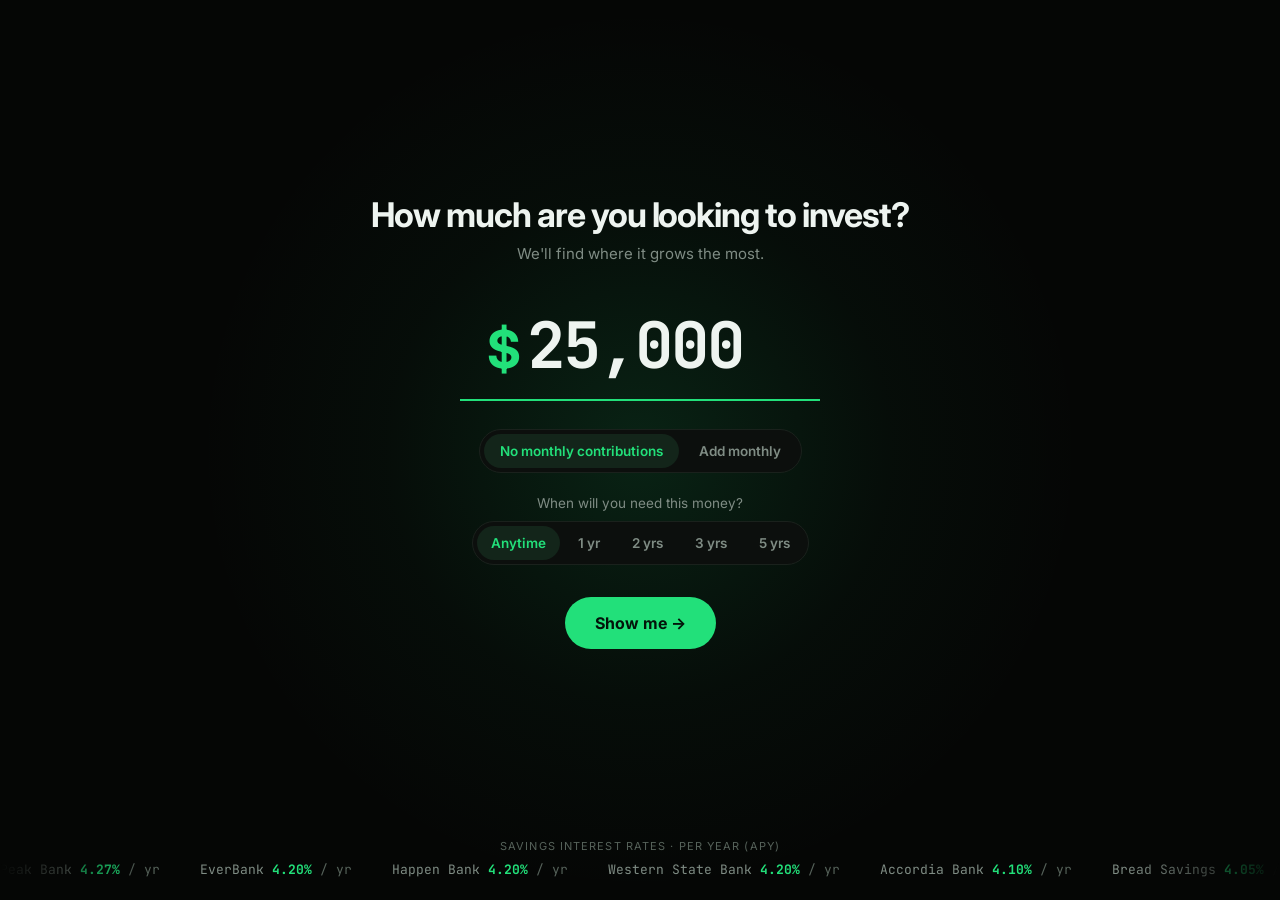
==== site/index.html @ 05c4cf3d "chore: remove the showdown screen; flow is question, loading, dashboard Co-Authored-By: Claude Opus " ====
<!DOCTYPE html>
<html lang="en">
<head>
<meta charset="utf-8">
<meta name="viewport" content="width=device-width,initial-scale=1">
<title>Where to Grow It</title>
<meta name="description" content="Type how much you're investing and see which high-yield savings account grows it the most. Real rates, refreshed daily.">
<link rel="icon" href="data:image/svg+xml,%3Csvg xmlns='http://www.w3.org/2000/svg' viewBox='0 0 32 32'%3E%3Crect width='32' height='32' rx='8' fill='%23050605'/%3E%3Cpath d='M6 22 L13 15 L18 19 L26 9' stroke='%2322e07a' stroke-width='3' fill='none' stroke-linecap='round' stroke-linejoin='round'/%3E%3C/svg%3E">
<link rel="preconnect" href="https://fonts.googleapis.com">
<link rel="preconnect" href="https://fonts.gstatic.com" crossorigin>
<link href="https://fonts.googleapis.com/css2?family=Inter:wght@400;500;600;700;800&family=JetBrains+Mono:wght@500;700&display=swap" rel="stylesheet">
<link rel="stylesheet" href="css/style.css">
</head>
<body>

<!-- 1. ASK -->
<section class="screen on" id="ask">
  <div class="glow" aria-hidden="true"></div>
  <form class="fade" id="askForm" novalidate>
    <h1>How much are you looking to invest?</h1>
    <p>We'll find where it grows the most.</p>
    <label class="big-input"><span>$</span><input id="askInput" class="mono" value="25,000" inputmode="numeric" autocomplete="off" aria-label="Amount to invest" autofocus></label>
    <div class="seg" role="radiogroup" aria-label="Monthly contributions">
      <button type="button" class="seg-btn on" data-monthly="no" role="radio" aria-checked="true">No monthly contributions</button>
      <button type="button" class="seg-btn" data-monthly="yes" role="radio" aria-checked="false">Add monthly</button>
    </div>
    <label class="monthly-input" id="monthlyWrap" hidden><span>$</span><input id="askMonthly" class="mono" value="500" inputmode="numeric" autocomplete="off" aria-label="Monthly contribution"><em>/ month</em></label>
    <div class="need">
      <div class="need-q">When will you need this money?</div>
      <div class="seg need-seg" role="radiogroup" aria-label="When will you need this money?">
        <button type="button" class="need-btn on" data-need="0" role="radio" aria-checked="true">Anytime</button>
        <button type="button" class="need-btn" data-need="12" role="radio" aria-checked="false">1 yr</button>
        <button type="button" class="need-btn" data-need="24" role="radio" aria-checked="false">2 yrs</button>
        <button type="button" class="need-btn" data-need="36" role="radio" aria-checked="false">3 yrs</button>
        <button type="button" class="need-btn" data-need="60" role="radio" aria-checked="false">5 yrs</button>
      </div>
    </div>
    <div><button class="go" type="submit">Show me →</button></div>
  </form>
  <div class="ticker" aria-hidden="true">
    <div class="ticker-cap">Savings interest rates · per year (APY)</div>
    <div class="ticker-win"><div class="ticker-track mono" id="ticker"></div></div>
  </div>
</section>

<!-- 2. LOADING -->
<section class="screen" id="load" aria-live="polite">
  <div class="steps">
    <div class="step"><div class="dot"></div><div><div class="t">Checking the Fed rate</div><div class="sub" id="s1"></div></div><div class="r mono" id="r1"></div></div>
    <div class="step"><div class="dot"></div><div><div class="t">Scanning bank rates</div><div class="sub" id="s2"></div></div><div class="r mono" id="r2"></div></div>
    <div class="step"><div class="dot"></div><div><div class="t">Growing your money</div><div class="sub" id="s3"></div></div><div class="r mono" id="r3"></div></div>
    <div class="bar"><i id="prog"></i></div>
  </div>
</section>

<!-- 3. DASHBOARD -->
<section class="screen" id="dash">
  <div class="col">
    <div class="bar-top">
      <div class="pills">
        <label class="amt"><span>$</span><input id="dashInput" class="mono" inputmode="numeric" autocomplete="off" aria-label="Amount to invest"></label>
        <label class="amt"><span>+$</span><input id="dashMonthly" class="mono small" inputmode="numeric" autocomplete="off" aria-label="Monthly contribution"><em>/mo</em></label>
        <label class="amt need-pill"><span>Need it</span><select id="dashNeed" aria-label="When will you need this money?">
          <option value="0">anytime</option><option value="12">in 1 yr</option><option value="24">in 2 yrs</option><option value="36">in 3 yrs</option><option value="60">in 5 yrs</option>
        </select></label>
      </div>
      <div class="top-right"><span class="asof" id="asOf"></span><button type="button" class="restart" id="restart">↺ Start over</button></div>
    </div>

    <div class="answer">
      <div class="eyebrow">Best place for your money</div>
      <h2 id="ansH"></h2>
      <div class="why" id="ansWhy"></div>
      <div class="cta" id="ansCta"></div>
      <div class="line" id="fallback" hidden></div>
      <div class="line" id="treasury" hidden></div>
    </div>

    <div class="tiles" id="tiles"></div>

    <div class="card brief" id="briefCard" hidden>
      <div class="brief-top"><div class="eyebrow">Today's brief · <span id="briefDate"></span></div><a class="rss" href="data/feed.xml" target="_blank" rel="noopener">RSS feed</a></div>
      <h3 id="briefHead"></h3>
      <ul id="briefItems"></ul>
      <details id="briefMore" hidden><summary>Earlier briefs</summary><ul id="briefOld"></ul></details>
    </div>

    <div class="growth">
      <div class="head">
        <div><div class="big mono" id="gBig"></div><div class="cap" id="gCap"></div></div>
        <div class="vs"><span id="gVsLabel">At Chase instead</span><b class="mono" id="gVs"></b></div>
      </div>
      <div class="legend" id="gLegend"></div>
      <div class="plot"><svg id="chart" viewBox="0 0 680 200" width="100%" role="img" aria-label="Growth over time"></svg><div class="tip" id="gTip" hidden></div></div>
      <div class="tabs" id="tabs"></div>
    </div>

    <div class="card">
      <div class="eyebrow">Your money vs. the big banks</div>
      <p class="card-sub" id="bbSub"></p>
      <div class="hbars" id="bigBars"></div>
    </div>

    <div class="card">
      <div class="eyebrow">Best online rate vs. the Fed · past year</div>
      <p class="card-sub" id="trSub"></p>
      <div class="legend" id="trLegend"></div>
      <div class="plot"><svg id="trend" viewBox="0 0 680 220" width="100%" role="img" aria-label="Best online savings rate and the Fed funds rate over the past year"></svg><div class="tip" id="trTip" hidden></div></div>
    </div>

    <div class="card">
      <div class="eyebrow">Who's held the #1 rate · past year</div>
      <p class="card-sub" id="ldSub"></p>
      <div class="hbars" id="leaderBars"></div>
    </div>

    <div class="list">
      <div class="eyebrow" id="listHead">Other great options · first year</div>
      <div id="rows"></div>
    </div>

    <div class="note" id="note" hidden></div>

    <div class="card health" id="healthCard" hidden>
      <div class="brief-top"><div class="eyebrow">Data health</div><span class="status" id="healthStatus"></span></div>
      <p class="card-sub" id="healthSub"></p>
      <ul class="checks" id="healthChecks"></ul>
      <div class="flags" id="healthFlags"></div>
    </div>
    <div class="foot">High-yield savings accounts, FDIC insured. Rates from Bankrate, refreshed daily. Not financial advice.</div>
  </div>
</section>

<!-- Data failed to load -->
<section class="screen" id="err">
  <div class="fade err-box">
    <h1>Rates are temporarily unavailable.</h1>
    <p>Try again shortly.</p>
  </div>
</section>

<script type="module" src="js/app.js"></script>
</body>
</html>
---- site/css/style.css ----
:root{--bg:#050605;--panel:#0c0f0d;--line:#1a211c;--text:#eef4f0;--muted:#7f8c84;--dim:#56625a;--green:#22e07a;--green-2:#159c55;--red:#e05252}
*{box-sizing:border-box;margin:0;padding:0}
html,body{min-height:100%}
body{background:var(--bg);color:var(--text);font-family:Inter,system-ui,sans-serif;-webkit-font-smoothing:antialiased}
[hidden]{display:none!important}
a{color:inherit}
.mono{font-family:"JetBrains Mono",ui-monospace,monospace;font-variant-numeric:tabular-nums}
.screen{display:none;min-height:100vh;min-height:100dvh;padding:24px 16px}
.screen.on{display:flex}
.fade{animation:fade .5s ease both}
@keyframes fade{from{opacity:0;transform:translateY(8px)}to{opacity:1;transform:none}}
@media (prefers-reduced-motion:reduce){.fade{animation:none}}

/* 1. ask */
#ask{position:relative;overflow:hidden}
#ask,#err{align-items:center;justify-content:center;text-align:center;flex-direction:column}
#ask h1,#err h1{font-size:34px;font-weight:700;letter-spacing:-.03em;line-height:1.15}
#ask p,#err p{color:var(--muted);margin-top:10px;font-size:15px}
.big-input{display:flex;align-items:baseline;justify-content:center;gap:6px;margin:40px auto 28px;border-bottom:2px solid var(--line);padding:0 10px 12px;width:min(360px,100%);transition:border-color .2s;cursor:text}
.big-input:focus-within{border-color:var(--green)}
.big-input span{font-size:52px;color:var(--green);font-weight:700}
.big-input input{background:none;border:0;outline:0;color:var(--text);font:700 64px/1 "JetBrains Mono",monospace;width:7ch;min-width:0;letter-spacing:-.03em}
.seg{display:inline-flex;background:var(--panel);border:1px solid var(--line);border-radius:999px;padding:4px;gap:4px}
.seg-btn{background:none;border:0;color:var(--muted);border-radius:999px;padding:9px 16px;font:600 13.5px Inter,sans-serif;cursor:pointer;transition:background .15s,color .15s}
.seg-btn.on{background:#13251a;color:var(--green)}
.seg-btn:focus-visible,.tab:focus-visible,.go:focus-visible{outline:2px solid var(--green);outline-offset:2px}
.monthly-input{display:flex;align-items:baseline;justify-content:center;gap:6px;margin:18px auto 0;border-bottom:2px solid var(--line);padding:0 8px 8px;width:220px;cursor:text}
.monthly-input:focus-within{border-color:var(--green)}
.monthly-input span{color:var(--green);font-size:24px;font-weight:700}
.monthly-input input{background:none;border:0;outline:0;color:var(--text);font:700 28px "JetBrains Mono",monospace;width:6ch;min-width:0}
.monthly-input em{font-style:normal;color:var(--muted);font-size:14px}
.go{margin-top:32px;background:var(--green);color:#03140a;border:0;border-radius:999px;padding:16px 30px;font:700 16px Inter,sans-serif;cursor:pointer;transition:transform .15s,box-shadow .15s}
.go:hover{transform:translateY(-1px);box-shadow:0 8px 30px rgba(34,224,122,.25)}

/* 2. loading */
#load{align-items:center;justify-content:center}
.steps{width:420px;max-width:100%;display:grid;gap:18px}
.step{display:grid;grid-template-columns:22px 1fr auto;gap:14px;align-items:center;opacity:.25;transition:opacity .3s}
.step.active,.step.done{opacity:1}
.dot{width:18px;height:18px;border-radius:50%;border:2px solid var(--dim);position:relative}
.step.active .dot{border-color:var(--green);border-top-color:transparent;animation:spin .7s linear infinite}
.step.done .dot{border-color:var(--green);background:var(--green)}
.step.done .dot:after{content:"";position:absolute;left:4px;top:1px;width:5px;height:9px;border:solid #03140a;border-width:0 2px 2px 0;transform:rotate(45deg)}
@keyframes spin{to{transform:rotate(360deg)}}
.step .t{font-size:15px;font-weight:500}
.step .sub{font-size:12.5px;color:var(--muted);margin-top:3px;min-height:16px}
.step .r{color:var(--green);font-size:14px}
.bar{height:3px;background:var(--line);border-radius:2px;margin-top:14px;overflow:hidden}
.bar i{display:block;height:100%;width:0;background:var(--green)}

/* 3. dashboard */
#dash{justify-content:center}
.col{width:100%;max-width:720px;padding:8px 0 60px}
.bar-top{display:flex;justify-content:space-between;align-items:center;gap:12px;flex-wrap:wrap;color:var(--muted);font-size:13px}
.pills{display:flex;gap:8px;flex-wrap:wrap}
.amt{display:inline-flex;align-items:baseline;gap:2px;background:var(--panel);border:1px solid var(--line);border-radius:999px;padding:8px 16px;cursor:text}
.amt span{color:var(--green);font-weight:700}
.amt em{font-style:normal;color:var(--muted);margin-left:2px}
.amt input{background:none;border:0;outline:0;color:var(--text);font:700 15px "JetBrains Mono",monospace;width:11ch;min-width:0}
.amt input.small{width:5ch}
.amt:focus-within{border-color:var(--green-2)}

.answer{margin-top:44px}
.eyebrow{font-size:12px;letter-spacing:.14em;text-transform:uppercase;color:var(--muted);font-weight:600}
.answer h2{font-size:44px;font-weight:800;letter-spacing:-.035em;margin-top:10px;line-height:1.05}
.answer h2 em{font-style:normal;color:var(--green)}
.answer .why{color:var(--muted);margin-top:12px;font-size:15px;line-height:1.55}
.cta{display:flex;gap:12px;align-items:center;flex-wrap:wrap;margin-top:16px}
.cta:empty{display:none}
.badge{display:inline-block;font-size:12px;font-weight:600;color:var(--green);background:#0f2117;border:1px solid #17402a;border-radius:999px;padding:4px 10px;white-space:nowrap}
.open{font-size:14px;font-weight:700;color:var(--green);text-decoration:none;border-bottom:1px solid transparent}
.open:hover{border-bottom-color:var(--green)}
.line{margin-top:14px;font-size:14px;color:var(--muted);line-height:1.5}
.line b{color:var(--text);font-weight:600}

.growth{margin-top:36px;background:var(--panel);border:1px solid var(--line);border-radius:18px;padding:24px 24px 16px}
.growth .head{display:flex;justify-content:space-between;align-items:flex-end;gap:16px}
.growth .big{font-size:40px;font-weight:700;letter-spacing:-.03em;color:var(--green)}
.growth .cap{font-size:13px;color:var(--muted);margin-top:4px}
.growth .vs{text-align:right;font-size:13px;color:var(--muted)}
.growth .vs b{display:block;color:var(--text);font-size:18px;margin-top:4px}
#chart{margin-top:18px;display:block;overflow:visible}
.tabs{display:flex;gap:6px;margin-top:18px}
.tab{background:none;border:1px solid var(--line);color:var(--muted);border-radius:999px;padding:5px 12px;font:600 12px Inter,sans-serif;cursor:pointer}
.tab.on{border-color:var(--green-2);color:var(--green)}

.list{margin-top:36px}
.list .eyebrow{margin-bottom:10px}
.row{display:grid;grid-template-columns:1fr auto auto;gap:20px;align-items:center;padding:14px 4px;border-top:1px solid var(--line);font-size:15px}
.row:first-child{border-top:0}
.row .n small{display:block;color:var(--dim);font-size:12px;margin-top:3px}
.row .n .badge{margin-left:8px;font-size:11px;padding:2px 8px;vertical-align:1px}
.row .n .open{font-size:12px;margin-left:8px}
.row .a{color:var(--green);text-align:right;font-size:14px}
.row .e{width:90px;text-align:right}
.row.chase{color:var(--muted)}
.row.chase .a{color:var(--red)}
.note{margin-top:28px;padding:16px 18px;border:1px solid var(--line);border-radius:14px;font-size:13.5px;color:var(--muted);line-height:1.6}
.note b{color:var(--text)}
.foot{margin-top:40px;font-size:12px;color:var(--dim);line-height:1.5}

@media (max-width:560px){
  #ask h1,#err h1{font-size:28px}
  .big-input span{font-size:40px}
  .big-input input{font-size:48px}
  .seg-btn{padding:9px 12px;font-size:13px}
  .answer{margin-top:32px}
  .answer h2{font-size:34px}
  .growth{padding:18px 16px 14px}
  .growth .head{flex-direction:column;align-items:flex-start}
  .growth .vs{text-align:left}
  .growth .big{font-size:34px}
  .row{grid-template-columns:1fr auto;gap:4px 12px}
  .row .a{grid-column:2;grid-row:1}
  .row .e{grid-column:2;grid-row:2;width:auto;font-size:13px;color:var(--muted)}
  .row .n{grid-row:1 / span 2}
  .row .n .badge{display:table;margin:6px 0 0}
  .row .n .open{display:inline-block;margin:6px 0 0}
}

/* ask: constant ambient motion */
#askForm{position:relative;z-index:1;margin-bottom:56px}
.glow{position:absolute;width:70vmax;height:70vmax;border-radius:50%;left:50%;top:50%;transform:translate(-50%,-50%);
  background:radial-gradient(circle,#22e07a22 0%,#22e07a08 40%,transparent 70%);animation:breathe 7s ease-in-out infinite;pointer-events:none}
@keyframes breathe{50%{transform:translate(-50%,-50%) scale(1.12);opacity:.7}}
.go{animation:pulse 2.4s ease-out infinite}
@keyframes pulse{0%{box-shadow:0 0 0 0 rgba(34,224,122,.45)}70%,100%{box-shadow:0 0 0 16px rgba(34,224,122,0)}}
.ticker{position:absolute;left:0;right:0;bottom:22px}
.ticker-cap{font-size:11px;letter-spacing:.1em;text-transform:uppercase;color:var(--dim);margin-bottom:8px}
.ticker-win{overflow:hidden;-webkit-mask-image:linear-gradient(90deg,transparent,#000 12%,#000 88%,transparent);mask-image:linear-gradient(90deg,transparent,#000 12%,#000 88%,transparent)}
.ticker-track{display:flex;gap:40px;width:max-content;animation:scroll 45s linear infinite;font-size:13px;color:var(--muted);white-space:nowrap}
.ticker-track b{color:var(--green);font-weight:700}
.ticker-track .bad b{color:var(--red)}
.ticker-track em{font-style:normal;color:var(--dim)}
@keyframes scroll{to{transform:translateX(-50%)}}

@media (prefers-reduced-motion:reduce){.glow,.go,.ticker-track{animation:none}}

/* dashboard: stat tiles */
.tiles{display:grid;grid-template-columns:repeat(4,1fr);gap:10px;margin-top:32px}
.tile{background:var(--panel);border:1px solid var(--line);border-radius:14px;padding:14px 16px}
.tile .k{font-size:11.5px;color:var(--muted);letter-spacing:.04em}
.tile .v{font:700 22px "JetBrains Mono",monospace;margin-top:6px;letter-spacing:-.02em;font-variant-numeric:tabular-nums}
.tile .v.up{color:var(--green)}
.tile .s{font-size:11.5px;color:var(--dim);margin-top:4px}

/* cards + legends + tooltips */
.card{margin-top:20px;background:var(--panel);border:1px solid var(--line);border-radius:18px;padding:22px 24px}
.card-sub{color:var(--muted);font-size:13.5px;line-height:1.5;margin-top:6px}
.card-sub b{color:var(--text);font-weight:600}
.legend{display:flex;gap:16px;flex-wrap:wrap;margin-top:14px;font-size:12px;color:var(--muted)}
.legend i{display:inline-block;width:16px;height:0;border-top:2px solid;vertical-align:middle;margin-right:6px}
.plot{position:relative}
.tip{position:absolute;top:0;pointer-events:none;background:#0a0d0b;border:1px solid var(--line);border-radius:10px;padding:8px 10px;font-size:12px;color:var(--muted);white-space:nowrap;box-shadow:0 8px 24px rgba(0,0,0,.5);z-index:2}
.tip .d{color:var(--dim);margin-bottom:4px}
.tip .row2{display:flex;align-items:center;gap:8px;margin-top:2px}
.tip .row2 i{width:12px;border-top:2px solid}
.tip .row2 b{color:var(--text);font:700 13px "JetBrains Mono",monospace}
#trend{margin-top:12px;display:block;overflow:visible}

/* horizontal bars */
.hbars{margin-top:16px;display:grid;gap:10px}
.hb{display:grid;grid-template-columns:140px 1fr 90px;gap:12px;align-items:center;font-size:13.5px}
.hb .n{color:var(--muted);overflow:hidden;text-overflow:ellipsis;white-space:nowrap}
.hb .track{height:10px;position:relative}
.hb .fill{height:100%;border-radius:0 4px 4px 0;background:#2a332d;width:0;transition:width .9s cubic-bezier(.2,.8,.2,1)}
.hb.hi .n{color:var(--text);font-weight:600}
.hb.hi .fill{background:var(--green)}
.hb .v{text-align:right;font:700 13px "JetBrains Mono",monospace;color:var(--text)}
.hb .v small{display:block;font:500 11px Inter;color:var(--dim)}

@media (max-width:560px){
  .tiles{grid-template-columns:repeat(2,1fr)}
  .card{padding:18px 16px}
  .hb{grid-template-columns:96px 1fr 76px;gap:8px;font-size:12.5px}
}
@media (prefers-reduced-motion:reduce){.hb .fill{transition:none}}
#chart path.draw{stroke-dasharray:1;stroke-dashoffset:1;animation:draw 1.2s ease-out .15s forwards}
@keyframes draw{to{stroke-dashoffset:0}}
@media (prefers-reduced-motion:reduce){#chart path.draw{animation:none;stroke-dashoffset:0}}

/* brief */
:root{--amber:#f0b429}
.brief-top{display:flex;justify-content:space-between;align-items:center;gap:12px}
.rss{font-size:12px;font-weight:600;color:var(--muted);text-decoration:none;border:1px solid var(--line);border-radius:999px;padding:3px 10px}
.rss:hover{color:var(--green);border-color:var(--green-2)}
.brief h3{font-size:19px;font-weight:700;letter-spacing:-.01em;margin-top:10px;line-height:1.35}
.brief ul{list-style:none;margin-top:8px}
.brief li{font-size:14px;color:var(--muted);padding:5px 0 5px 16px;position:relative;line-height:1.45}
.brief li:before{content:"";position:absolute;left:2px;top:13px;width:5px;height:5px;border-radius:50%;background:var(--green-2)}
.brief details{margin-top:10px;border-top:1px solid var(--line);padding-top:10px}
.brief summary{font-size:13px;color:var(--muted);cursor:pointer}
.brief #briefOld li b{color:var(--dim);font-weight:500;margin-right:8px;font-family:"JetBrains Mono",monospace;font-size:12px}

/* health */
.status{font-size:12px;font-weight:600;border-radius:999px;padding:3px 10px;white-space:nowrap}
.status.good{color:var(--green);background:#0f2117;border:1px solid #17402a}
.status.warn{color:var(--amber);background:#221a07;border:1px solid #4a3a10}
.checks{list-style:none;margin-top:12px;display:grid;grid-template-columns:1fr 1fr;gap:8px 20px}
.checks li{display:grid;grid-template-columns:18px 1fr;gap:8px;font-size:13.5px;align-items:start}
.checks .ic{font-weight:800;line-height:1.35}
.checks .ok .ic{color:var(--green)}
.checks .bad .ic{color:var(--amber)}
.checks small{display:block;color:var(--dim);font-size:12px;margin-top:2px}
.flags{margin-top:14px}
.flag{border:1px solid #4a3a10;background:#141006;border-radius:12px;padding:10px 12px;font-size:13px;color:var(--muted);line-height:1.5;margin-top:8px}
.flag b{color:var(--amber)}
@media (max-width:560px){.checks{grid-template-columns:1fr}}

/* timeline question */
.need{margin-top:22px}
.need-q{font-size:13.5px;color:var(--muted);margin-bottom:10px}
.need-seg{flex-wrap:wrap;justify-content:center}
.need-btn{background:none;border:0;color:var(--muted);border-radius:999px;padding:9px 14px;font:600 13.5px Inter,sans-serif;cursor:pointer;transition:background .15s,color .15s}
.need-btn.on{background:#13251a;color:var(--green)}
.need-btn:focus-visible{outline:2px solid var(--green);outline-offset:2px}
.need-pill span{color:var(--muted);font-weight:500;margin-right:6px;font-size:13px}
.need-pill select{background:none;border:0;outline:0;color:var(--text);font:700 14px Inter,sans-serif;cursor:pointer;-webkit-appearance:none;appearance:none;padding-right:2px}
.need-pill select option{background:#0c0f0d;color:var(--text)}
.row .kind{display:inline-block;margin-left:8px;font-size:10.5px;letter-spacing:.06em;text-transform:uppercase;color:var(--dim);border:1px solid var(--line);border-radius:4px;padding:1px 6px;vertical-align:2px}
@media (max-width:560px){.need-btn{padding:8px 10px;font-size:12.5px}}

.top-right{display:flex;align-items:center;gap:14px}
.restart{background:none;border:1px solid var(--line);color:var(--muted);border-radius:999px;padding:7px 14px;font:600 13px Inter,sans-serif;cursor:pointer;transition:color .15s,border-color .15s}
.restart:hover{color:var(--green);border-color:var(--green-2)}
.restart:focus-visible{outline:2px solid var(--green);outline-offset:2px}
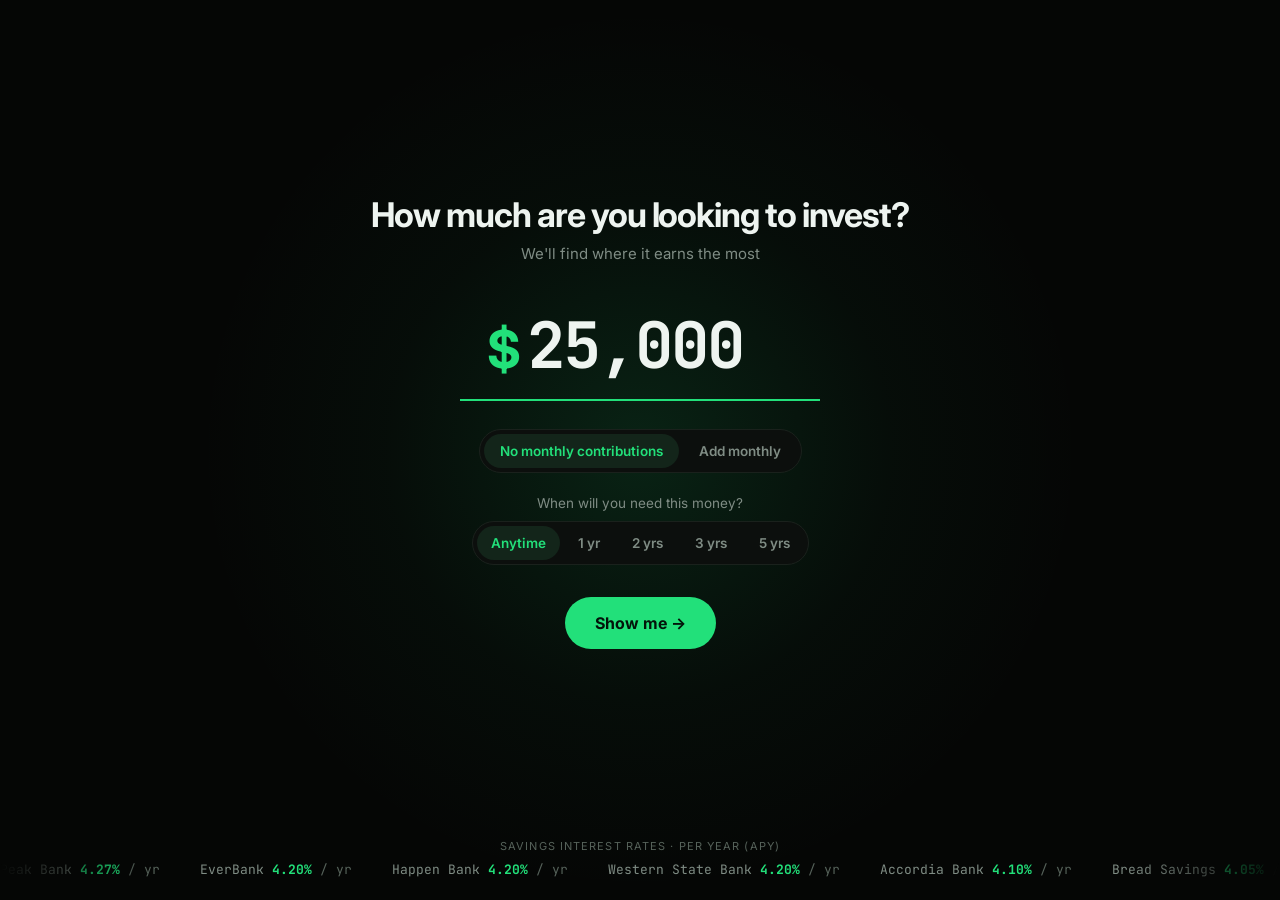
==== commit ff0b5733: "docs: rename to Where to Put Your Money, plainer README Co-Authored-By: Claude Opus 5.5 <noreply@ant" ====
--- a/site/index.html
+++ b/site/index.html
@@ -3,7 +3,7 @@
 <head>
 <meta charset="utf-8">
 <meta name="viewport" content="width=device-width,initial-scale=1">
-<title>Where to Grow It</title>
+<title>Where to Put Your Money</title>
 <meta name="description" content="Type how much you're investing and see which high-yield savings account grows it the most. Real rates, refreshed daily.">
 <link rel="icon" href="data:image/svg+xml,%3Csvg xmlns='http://www.w3.org/2000/svg' viewBox='0 0 32 32'%3E%3Crect width='32' height='32' rx='8' fill='%23050605'/%3E%3Cpath d='M6 22 L13 15 L18 19 L26 9' stroke='%2322e07a' stroke-width='3' fill='none' stroke-linecap='round' stroke-linejoin='round'/%3E%3C/svg%3E">
 <link rel="preconnect" href="https://fonts.googleapis.com">
@@ -18,7 +18,7 @@
   <div class="glow" aria-hidden="true"></div>
   <form class="fade" id="askForm" novalidate>
     <h1>How much are you looking to invest?</h1>
-    <p>We'll find where it grows the most.</p>
+    <p>We'll find where it earns the most</p>
     <label class="big-input"><span>$</span><input id="askInput" class="mono" value="25,000" inputmode="numeric" autocomplete="off" aria-label="Amount to invest" autofocus></label>
     <div class="seg" role="radiogroup" aria-label="Monthly contributions">
       <button type="button" class="seg-btn on" data-monthly="no" role="radio" aria-checked="true">No monthly contributions</button>
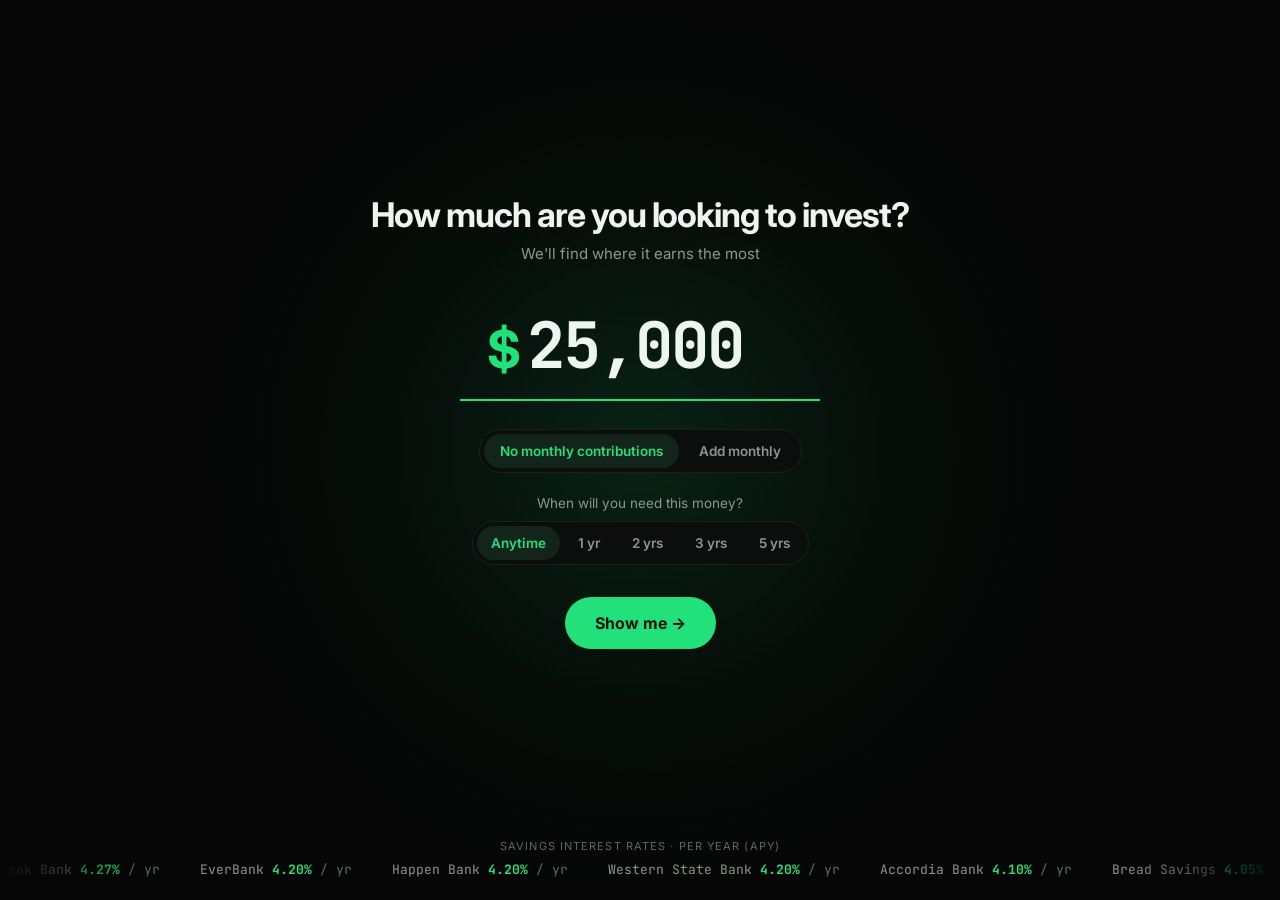
==== commit 737eb0ba: "Merge: finance-style dashboard Co-Authored-By: Claude Opus 5.5 <noreply@anthropic.com>" ====
--- a/site/index.html
+++ b/site/index.html
@@ -55,79 +55,68 @@
 
 <!-- 3. DASHBOARD -->
 <section class="screen" id="dash">
-  <div class="col">
-    <div class="bar-top">
-      <div class="pills">
-        <label class="amt"><span>$</span><input id="dashInput" class="mono" inputmode="numeric" autocomplete="off" aria-label="Amount to invest"></label>
-        <label class="amt"><span>+$</span><input id="dashMonthly" class="mono small" inputmode="numeric" autocomplete="off" aria-label="Monthly contribution"><em>/mo</em></label>
-        <label class="amt need-pill"><span>Need it</span><select id="dashNeed" aria-label="When will you need this money?">
-          <option value="0">anytime</option><option value="12">in 1 yr</option><option value="24">in 2 yrs</option><option value="36">in 3 yrs</option><option value="60">in 5 yrs</option>
-        </select></label>
-      </div>
-      <div class="top-right"><span class="asof" id="asOf"></span><button type="button" class="restart" id="restart">↺ Start over</button></div>
+  <div class="wrap">
+    <div class="topbar">
+      <label class="amt"><span>Amount</span><em>$</em><input id="dashInput" inputmode="numeric" autocomplete="off" aria-label="Amount to invest"></label>
+      <label class="amt"><span>Monthly</span><em>$</em><input id="dashMonthly" class="small" inputmode="numeric" autocomplete="off" aria-label="Monthly contribution"></label>
+      <label class="amt"><span>Need it</span><select id="dashNeed" aria-label="When will you need this money?">
+        <option value="0">anytime</option><option value="12">in 1 yr</option><option value="24">in 2 yrs</option><option value="36">in 3 yrs</option><option value="60">in 5 yrs</option>
+      </select></label>
+      <span class="sp"></span>
+      <span class="asof" id="asOf"></span>
+      <button type="button" class="restart" id="restart">↺ Start over</button>
     </div>
 
-    <div class="answer">
-      <div class="eyebrow">Best place for your money</div>
-      <h2 id="ansH"></h2>
-      <div class="why" id="ansWhy"></div>
-      <div class="cta" id="ansCta"></div>
-      <div class="line" id="fallback" hidden></div>
-      <div class="line" id="treasury" hidden></div>
+    <div class="row top">
+      <section class="panel pick" aria-labelledby="pickName">
+        <div class="ph"><span class="t">#1 · Best place for your money</span><span class="r" id="pickKind"></span></div>
+        <div class="pick-name" id="pickName"></div>
+        <div class="stats" id="pickStats"></div>
+        <div class="pick-foot" id="pickFoot"></div>
+      </section>
+      <section class="panel">
+        <div class="ph"><span class="t">#2 – #4 · Runner-ups</span><span class="r" id="runHead"></span></div>
+        <div class="tbl"><table><thead><tr><th class="num">#</th><th>Institution</th><th class="c-prod">Product</th><th class="num">APY</th><th class="num">Value</th><th class="num">vs #1</th></tr></thead><tbody id="runRows"></tbody></table></div>
+        <button type="button" class="all" id="allBtn" aria-expanded="false" aria-controls="allPanel"></button>
+      </section>
     </div>
 
-    <div class="tiles" id="tiles"></div>
+    <section class="panel full" id="allPanel" hidden>
+      <div class="ph"><span class="t" id="allHead"></span><span class="r">big banks shown for reference</span></div>
+      <div class="tbl"><table><thead><tr><th class="num">#</th><th>Institution</th><th class="c-prod">Product</th><th class="num">APY</th><th class="num c-min">Min</th><th class="c-liq">Liquidity</th><th class="num">Value</th><th class="num c-gap">vs #1</th></tr></thead><tbody id="allRows"></tbody></table></div>
+    </section>
 
-    <div class="card brief" id="briefCard" hidden>
-      <div class="brief-top"><div class="eyebrow">Today's brief · <span id="briefDate"></span></div><a class="rss" href="data/feed.xml" target="_blank" rel="noopener">RSS feed</a></div>
-      <h3 id="briefHead"></h3>
-      <ul id="briefItems"></ul>
-      <details id="briefMore" hidden><summary>Earlier briefs</summary><ul id="briefOld"></ul></details>
+    <div class="row two">
+      <section class="panel">
+        <div class="ph"><span class="t" id="gTitle"></span><span class="r" id="gGap"></span></div>
+        <div class="legend" id="gLegend"></div>
+        <div class="plot"><svg id="chart" role="img" aria-label="Growth over time"></svg><div class="tip" id="gTip" hidden></div></div>
+        <div class="tabs" id="tabs"></div>
+      </section>
+      <section class="panel" id="trendCard">
+        <div class="ph"><span class="t">Best online rate vs Fed funds · 52 wks</span><span class="r" id="trSpread"></span></div>
+        <div class="legend" id="trLegend"></div>
+        <div class="plot"><svg id="trend" role="img" aria-label="Best online savings rate and the Fed funds rate over the past year"></svg><div class="tip" id="trTip" hidden></div></div>
+      </section>
     </div>
 
-    <div class="growth">
-      <div class="head">
-        <div><div class="big mono" id="gBig"></div><div class="cap" id="gCap"></div></div>
-        <div class="vs"><span id="gVsLabel">At Chase instead</span><b class="mono" id="gVs"></b></div>
-      </div>
-      <div class="legend" id="gLegend"></div>
-      <div class="plot"><svg id="chart" viewBox="0 0 680 200" width="100%" role="img" aria-label="Growth over time"></svg><div class="tip" id="gTip" hidden></div></div>
-      <div class="tabs" id="tabs"></div>
+    <div class="row three">
+      <section class="panel" id="leaderCard">
+        <div class="ph"><span class="t">Weeks at #1 · 52 wks</span><span class="r" id="ldChanges"></span></div>
+        <div id="leaderBars"></div>
+      </section>
+      <section class="panel" id="briefCard">
+        <div class="ph"><span class="t">Daily brief</span><a class="r rss" href="data/feed.xml" target="_blank" rel="noopener">RSS</a></div>
+        <ul class="list" id="briefList"></ul>
+      </section>
+      <section class="panel" id="healthCard">
+        <div class="ph"><span class="t">Data health</span><span class="r" id="healthStatus"></span></div>
+        <ul class="checks" id="healthChecks"></ul>
+        <div id="healthFlags"></div>
+      </section>
     </div>
 
-    <div class="card">
-      <div class="eyebrow">Your money vs. the big banks</div>
-      <p class="card-sub" id="bbSub"></p>
-      <div class="hbars" id="bigBars"></div>
-    </div>
-
-    <div class="card">
-      <div class="eyebrow">Best online rate vs. the Fed · past year</div>
-      <p class="card-sub" id="trSub"></p>
-      <div class="legend" id="trLegend"></div>
-      <div class="plot"><svg id="trend" viewBox="0 0 680 220" width="100%" role="img" aria-label="Best online savings rate and the Fed funds rate over the past year"></svg><div class="tip" id="trTip" hidden></div></div>
-    </div>
-
-    <div class="card">
-      <div class="eyebrow">Who's held the #1 rate · past year</div>
-      <p class="card-sub" id="ldSub"></p>
-      <div class="hbars" id="leaderBars"></div>
-    </div>
-
-    <div class="list">
-      <div class="eyebrow" id="listHead">Other great options · first year</div>
-      <div id="rows"></div>
-    </div>
-
-    <div class="note" id="note" hidden></div>
-
-    <div class="card health" id="healthCard" hidden>
-      <div class="brief-top"><div class="eyebrow">Data health</div><span class="status" id="healthStatus"></span></div>
-      <p class="card-sub" id="healthSub"></p>
-      <ul class="checks" id="healthChecks"></ul>
-      <div class="flags" id="healthFlags"></div>
-    </div>
-    <div class="foot">High-yield savings accounts, FDIC insured. Rates from Bankrate, refreshed daily. Not financial advice.</div>
+    <div class="foot" id="foot">Sources: Bankrate editorial picks, FRED. Refreshed daily. Not financial advice</div>
   </div>
 </section>
 
--- a/site/css/style.css
+++ b/site/css/style.css
@@ -1,38 +1,67 @@
-:root{--bg:#050605;--panel:#0c0f0d;--line:#1a211c;--text:#eef4f0;--muted:#7f8c84;--dim:#56625a;--green:#22e07a;--green-2:#159c55;--red:#e05252}
+:root{
+  --bg:#050605;--panel:#0b0e0c;--line:#1a211c;--line-soft:#121714;
+  --text:#eef4f0;--muted:#8a978f;--dim:#5d6a62;
+  --green:#22e07a;--green-2:#159c55;--green-bg:#0d1a12;--red:#e05252;--red-muted:#a26b6b;--amber:#f0b429;
+  --s1:4px;--s2:8px;--s3:12px;--s4:16px;--s5:24px;--r:10px
+}
 *{box-sizing:border-box;margin:0;padding:0}
 html,body{min-height:100%}
 body{background:var(--bg);color:var(--text);font-family:Inter,system-ui,sans-serif;-webkit-font-smoothing:antialiased}
 [hidden]{display:none!important}
 a{color:inherit}
-.mono{font-family:"JetBrains Mono",ui-monospace,monospace;font-variant-numeric:tabular-nums}
+.mono,.num{font-family:"JetBrains Mono",ui-monospace,monospace;font-variant-numeric:tabular-nums}
 .screen{display:none;min-height:100vh;min-height:100dvh;padding:24px 16px}
 .screen.on{display:flex}
 .fade{animation:fade .5s ease both}
 @keyframes fade{from{opacity:0;transform:translateY(8px)}to{opacity:1;transform:none}}
 @media (prefers-reduced-motion:reduce){.fade{animation:none}}
 
-/* 1. ask */
+/* ---------- 1. ask ---------- */
 #ask{position:relative;overflow:hidden}
 #ask,#err{align-items:center;justify-content:center;text-align:center;flex-direction:column}
 #ask h1,#err h1{font-size:34px;font-weight:700;letter-spacing:-.03em;line-height:1.15}
 #ask p,#err p{color:var(--muted);margin-top:10px;font-size:15px}
+#askForm{position:relative;z-index:1;margin-bottom:56px}
 .big-input{display:flex;align-items:baseline;justify-content:center;gap:6px;margin:40px auto 28px;border-bottom:2px solid var(--line);padding:0 10px 12px;width:min(360px,100%);transition:border-color .2s;cursor:text}
 .big-input:focus-within{border-color:var(--green)}
 .big-input span{font-size:52px;color:var(--green);font-weight:700}
 .big-input input{background:none;border:0;outline:0;color:var(--text);font:700 64px/1 "JetBrains Mono",monospace;width:7ch;min-width:0;letter-spacing:-.03em}
 .seg{display:inline-flex;background:var(--panel);border:1px solid var(--line);border-radius:999px;padding:4px;gap:4px}
-.seg-btn{background:none;border:0;color:var(--muted);border-radius:999px;padding:9px 16px;font:600 13.5px Inter,sans-serif;cursor:pointer;transition:background .15s,color .15s}
-.seg-btn.on{background:#13251a;color:var(--green)}
-.seg-btn:focus-visible,.tab:focus-visible,.go:focus-visible{outline:2px solid var(--green);outline-offset:2px}
+.seg-btn,.need-btn{background:none;border:0;color:var(--muted);border-radius:999px;padding:9px 16px;font:600 13.5px Inter,sans-serif;cursor:pointer;transition:background .15s,color .15s}
+.seg-btn.on,.need-btn.on{background:#13251a;color:var(--green)}
+.seg-btn:focus-visible,.need-btn:focus-visible,.go:focus-visible,.tab:focus-visible,.all:focus-visible,.restart:focus-visible{outline:2px solid var(--green);outline-offset:2px}
 .monthly-input{display:flex;align-items:baseline;justify-content:center;gap:6px;margin:18px auto 0;border-bottom:2px solid var(--line);padding:0 8px 8px;width:220px;cursor:text}
 .monthly-input:focus-within{border-color:var(--green)}
 .monthly-input span{color:var(--green);font-size:24px;font-weight:700}
 .monthly-input input{background:none;border:0;outline:0;color:var(--text);font:700 28px "JetBrains Mono",monospace;width:6ch;min-width:0}
 .monthly-input em{font-style:normal;color:var(--muted);font-size:14px}
-.go{margin-top:32px;background:var(--green);color:#03140a;border:0;border-radius:999px;padding:16px 30px;font:700 16px Inter,sans-serif;cursor:pointer;transition:transform .15s,box-shadow .15s}
-.go:hover{transform:translateY(-1px);box-shadow:0 8px 30px rgba(34,224,122,.25)}
-
-/* 2. loading */
+.need{margin-top:22px}
+.need-q{font-size:13.5px;color:var(--muted);margin-bottom:10px}
+.need-seg{flex-wrap:wrap;justify-content:center}
+.need-btn{padding:9px 14px}
+.go{margin-top:32px;background:var(--green);color:#03140a;border:0;border-radius:999px;padding:16px 30px;font:700 16px Inter,sans-serif;cursor:pointer;transition:transform .15s;animation:pulse 2.4s ease-out infinite}
+.go:hover{transform:translateY(-1px)}
+@keyframes pulse{0%{box-shadow:0 0 0 0 rgba(34,224,122,.45)}70%,100%{box-shadow:0 0 0 16px rgba(34,224,122,0)}}
+.glow{position:absolute;width:70vmax;height:70vmax;border-radius:50%;left:50%;top:50%;transform:translate(-50%,-50%);
+  background:radial-gradient(circle,#22e07a22 0%,#22e07a08 40%,transparent 70%);animation:breathe 7s ease-in-out infinite;pointer-events:none}
+@keyframes breathe{50%{transform:translate(-50%,-50%) scale(1.12);opacity:.7}}
+.ticker{position:absolute;left:0;right:0;bottom:22px}
+.ticker-cap{font-size:11px;letter-spacing:.1em;text-transform:uppercase;color:var(--dim);margin-bottom:8px}
+.ticker-win{overflow:hidden;-webkit-mask-image:linear-gradient(90deg,transparent,#000 12%,#000 88%,transparent);mask-image:linear-gradient(90deg,transparent,#000 12%,#000 88%,transparent)}
+.ticker-track{display:flex;gap:40px;width:max-content;animation:scroll 45s linear infinite;font-size:13px;color:var(--muted);white-space:nowrap}
+.ticker-track b{color:var(--green);font-weight:700}
+.ticker-track .bad b{color:var(--red)}
+.ticker-track em{font-style:normal;color:var(--dim)}
+@keyframes scroll{to{transform:translateX(-50%)}}
+@media (max-width:560px){
+  #ask h1,#err h1{font-size:28px}
+  .big-input span{font-size:40px}
+  .big-input input{font-size:48px}
+  .seg-btn{padding:9px 12px;font-size:13px}
+  .need-btn{padding:8px 10px;font-size:12.5px}
+}
+
+/* ---------- 2. loading ---------- */
 #load{align-items:center;justify-content:center}
 .steps{width:420px;max-width:100%;display:grid;gap:18px}
 .step{display:grid;grid-template-columns:22px 1fr auto;gap:14px;align-items:center;opacity:.25;transition:opacity .3s}
@@ -47,180 +76,134 @@
 .step .r{color:var(--green);font-size:14px}
 .bar{height:3px;background:var(--line);border-radius:2px;margin-top:14px;overflow:hidden}
 .bar i{display:block;height:100%;width:0;background:var(--green)}
-
-/* 3. dashboard */
-#dash{justify-content:center}
-.col{width:100%;max-width:720px;padding:8px 0 60px}
-.bar-top{display:flex;justify-content:space-between;align-items:center;gap:12px;flex-wrap:wrap;color:var(--muted);font-size:13px}
-.pills{display:flex;gap:8px;flex-wrap:wrap}
-.amt{display:inline-flex;align-items:baseline;gap:2px;background:var(--panel);border:1px solid var(--line);border-radius:999px;padding:8px 16px;cursor:text}
-.amt span{color:var(--green);font-weight:700}
-.amt em{font-style:normal;color:var(--muted);margin-left:2px}
-.amt input{background:none;border:0;outline:0;color:var(--text);font:700 15px "JetBrains Mono",monospace;width:11ch;min-width:0}
-.amt input.small{width:5ch}
+@media (prefers-reduced-motion:reduce){.glow,.go,.ticker-track{animation:none}}
+
+/* ---------- 3. dashboard ---------- */
+#dash{justify-content:center;padding:var(--s5)}
+.wrap{width:100%;max-width:1360px}
+
+/* input bar */
+.topbar{display:flex;align-items:center;gap:var(--s2);flex-wrap:wrap;margin-bottom:var(--s4)}
+.topbar .sp{flex:1}
+.amt{display:inline-flex;align-items:baseline;gap:4px;background:var(--panel);border:1px solid var(--line);border-radius:8px;padding:8px 12px;cursor:text;font-size:13px}
+.amt span{color:var(--muted)}
+.amt em{font-style:normal;color:var(--dim)}
+.amt input{background:none;border:0;outline:0;color:var(--text);font:600 14px "JetBrains Mono",monospace;width:10ch;min-width:0}
+.amt input.small{width:7ch}
+.amt select{background:none;border:0;outline:0;color:var(--text);font:600 14px "JetBrains Mono",monospace;cursor:pointer;-webkit-appearance:none;appearance:none}
+.amt select option{background:var(--panel);color:var(--text)}
 .amt:focus-within{border-color:var(--green-2)}
-
-.answer{margin-top:44px}
-.eyebrow{font-size:12px;letter-spacing:.14em;text-transform:uppercase;color:var(--muted);font-weight:600}
-.answer h2{font-size:44px;font-weight:800;letter-spacing:-.035em;margin-top:10px;line-height:1.05}
-.answer h2 em{font-style:normal;color:var(--green)}
-.answer .why{color:var(--muted);margin-top:12px;font-size:15px;line-height:1.55}
-.cta{display:flex;gap:12px;align-items:center;flex-wrap:wrap;margin-top:16px}
-.cta:empty{display:none}
-.badge{display:inline-block;font-size:12px;font-weight:600;color:var(--green);background:#0f2117;border:1px solid #17402a;border-radius:999px;padding:4px 10px;white-space:nowrap}
-.open{font-size:14px;font-weight:700;color:var(--green);text-decoration:none;border-bottom:1px solid transparent}
-.open:hover{border-bottom-color:var(--green)}
-.line{margin-top:14px;font-size:14px;color:var(--muted);line-height:1.5}
-.line b{color:var(--text);font-weight:600}
-
-.growth{margin-top:36px;background:var(--panel);border:1px solid var(--line);border-radius:18px;padding:24px 24px 16px}
-.growth .head{display:flex;justify-content:space-between;align-items:flex-end;gap:16px}
-.growth .big{font-size:40px;font-weight:700;letter-spacing:-.03em;color:var(--green)}
-.growth .cap{font-size:13px;color:var(--muted);margin-top:4px}
-.growth .vs{text-align:right;font-size:13px;color:var(--muted)}
-.growth .vs b{display:block;color:var(--text);font-size:18px;margin-top:4px}
-#chart{margin-top:18px;display:block;overflow:visible}
-.tabs{display:flex;gap:6px;margin-top:18px}
-.tab{background:none;border:1px solid var(--line);color:var(--muted);border-radius:999px;padding:5px 12px;font:600 12px Inter,sans-serif;cursor:pointer}
-.tab.on{border-color:var(--green-2);color:var(--green)}
-
-.list{margin-top:36px}
-.list .eyebrow{margin-bottom:10px}
-.row{display:grid;grid-template-columns:1fr auto auto;gap:20px;align-items:center;padding:14px 4px;border-top:1px solid var(--line);font-size:15px}
-.row:first-child{border-top:0}
-.row .n small{display:block;color:var(--dim);font-size:12px;margin-top:3px}
-.row .n .badge{margin-left:8px;font-size:11px;padding:2px 8px;vertical-align:1px}
-.row .n .open{font-size:12px;margin-left:8px}
-.row .a{color:var(--green);text-align:right;font-size:14px}
-.row .e{width:90px;text-align:right}
-.row.chase{color:var(--muted)}
-.row.chase .a{color:var(--red)}
-.note{margin-top:28px;padding:16px 18px;border:1px solid var(--line);border-radius:14px;font-size:13.5px;color:var(--muted);line-height:1.6}
-.note b{color:var(--text)}
-.foot{margin-top:40px;font-size:12px;color:var(--dim);line-height:1.5}
-
-@media (max-width:560px){
-  #ask h1,#err h1{font-size:28px}
-  .big-input span{font-size:40px}
-  .big-input input{font-size:48px}
-  .seg-btn{padding:9px 12px;font-size:13px}
-  .answer{margin-top:32px}
-  .answer h2{font-size:34px}
-  .growth{padding:18px 16px 14px}
-  .growth .head{flex-direction:column;align-items:flex-start}
-  .growth .vs{text-align:left}
-  .growth .big{font-size:34px}
-  .row{grid-template-columns:1fr auto;gap:4px 12px}
-  .row .a{grid-column:2;grid-row:1}
-  .row .e{grid-column:2;grid-row:2;width:auto;font-size:13px;color:var(--muted)}
-  .row .n{grid-row:1 / span 2}
-  .row .n .badge{display:table;margin:6px 0 0}
-  .row .n .open{display:inline-block;margin:6px 0 0}
-}
-
-/* ask: constant ambient motion */
-#askForm{position:relative;z-index:1;margin-bottom:56px}
-.glow{position:absolute;width:70vmax;height:70vmax;border-radius:50%;left:50%;top:50%;transform:translate(-50%,-50%);
-  background:radial-gradient(circle,#22e07a22 0%,#22e07a08 40%,transparent 70%);animation:breathe 7s ease-in-out infinite;pointer-events:none}
-@keyframes breathe{50%{transform:translate(-50%,-50%) scale(1.12);opacity:.7}}
-.go{animation:pulse 2.4s ease-out infinite}
-@keyframes pulse{0%{box-shadow:0 0 0 0 rgba(34,224,122,.45)}70%,100%{box-shadow:0 0 0 16px rgba(34,224,122,0)}}
-.ticker{position:absolute;left:0;right:0;bottom:22px}
-.ticker-cap{font-size:11px;letter-spacing:.1em;text-transform:uppercase;color:var(--dim);margin-bottom:8px}
-.ticker-win{overflow:hidden;-webkit-mask-image:linear-gradient(90deg,transparent,#000 12%,#000 88%,transparent);mask-image:linear-gradient(90deg,transparent,#000 12%,#000 88%,transparent)}
-.ticker-track{display:flex;gap:40px;width:max-content;animation:scroll 45s linear infinite;font-size:13px;color:var(--muted);white-space:nowrap}
-.ticker-track b{color:var(--green);font-weight:700}
-.ticker-track .bad b{color:var(--red)}
-.ticker-track em{font-style:normal;color:var(--dim)}
-@keyframes scroll{to{transform:translateX(-50%)}}
-
-@media (prefers-reduced-motion:reduce){.glow,.go,.ticker-track{animation:none}}
-
-/* dashboard: stat tiles */
-.tiles{display:grid;grid-template-columns:repeat(4,1fr);gap:10px;margin-top:32px}
-.tile{background:var(--panel);border:1px solid var(--line);border-radius:14px;padding:14px 16px}
-.tile .k{font-size:11.5px;color:var(--muted);letter-spacing:.04em}
-.tile .v{font:700 22px "JetBrains Mono",monospace;margin-top:6px;letter-spacing:-.02em;font-variant-numeric:tabular-nums}
-.tile .v.up{color:var(--green)}
-.tile .s{font-size:11.5px;color:var(--dim);margin-top:4px}
-
-/* cards + legends + tooltips */
-.card{margin-top:20px;background:var(--panel);border:1px solid var(--line);border-radius:18px;padding:22px 24px}
-.card-sub{color:var(--muted);font-size:13.5px;line-height:1.5;margin-top:6px}
-.card-sub b{color:var(--text);font-weight:600}
-.legend{display:flex;gap:16px;flex-wrap:wrap;margin-top:14px;font-size:12px;color:var(--muted)}
-.legend i{display:inline-block;width:16px;height:0;border-top:2px solid;vertical-align:middle;margin-right:6px}
+.asof{color:var(--muted);font-size:12px}
+.restart{background:var(--panel);border:1px solid var(--line);color:var(--text);border-radius:8px;padding:8px 12px;font:500 13px Inter,sans-serif;cursor:pointer}
+.restart:hover{border-color:var(--green-2);color:var(--green)}
+
+/* grid rows */
+.row{display:grid;gap:var(--s4);margin-bottom:var(--s4);grid-template-columns:minmax(0,1fr)}
+@media (min-width:1100px){
+  .row.top{grid-template-columns:minmax(0,1.25fr) minmax(0,1fr)}
+  .row.three{grid-template-columns:repeat(3,minmax(0,1fr))}
+}
+@media (min-width:860px){
+  .row.two{grid-template-columns:repeat(2,minmax(0,1fr))}
+  .row.three{grid-template-columns:repeat(2,minmax(0,1fr))}
+}
+@media (min-width:1100px){.row.three{grid-template-columns:repeat(3,minmax(0,1fr))}}
+@media (min-width:860px) and (max-width:1099px){
+  .row.three > #healthCard{grid-column:1 / -1}
+  .row.three > #healthCard .checks{display:grid;grid-template-columns:1fr 1fr;column-gap:var(--s5)}
+}
+
+/* panels */
+.panel{background:var(--panel);border:1px solid var(--line);border-radius:var(--r);padding:var(--s4);min-width:0;container-type:inline-size}
+.ph{display:flex;justify-content:space-between;align-items:baseline;gap:var(--s3);margin-bottom:var(--s3);min-width:0}
+.ph .t{font-size:11px;font-weight:600;letter-spacing:.08em;text-transform:uppercase;color:var(--muted);white-space:nowrap;overflow:hidden;text-overflow:ellipsis}
+.ph .r{font-size:12px;color:var(--dim);white-space:nowrap}
+.ph .r b{color:var(--text);font:600 12px "JetBrains Mono",monospace}
+.ph .r.ok{color:var(--green)}
+.ph .r.warn{color:var(--amber)}
+
+/* #1 pick */
+.pick{border-left:3px solid var(--green)}
+.pick-name{font-size:30px;font-weight:700;letter-spacing:-.02em;color:var(--green);line-height:1.15;margin-bottom:var(--s4)}
+.stats{display:grid;grid-template-columns:repeat(auto-fit,minmax(150px,1fr));gap:1px;background:var(--line);border:1px solid var(--line);border-radius:8px;overflow:hidden}
+.stats>div{background:var(--panel);padding:var(--s3) var(--s4);min-width:0}
+.k{font-size:11px;letter-spacing:.06em;text-transform:uppercase;color:var(--muted);white-space:nowrap;overflow:hidden;text-overflow:ellipsis}
+.v{font:600 24px "JetBrains Mono",monospace;font-variant-numeric:tabular-nums;margin-top:6px;white-space:nowrap;letter-spacing:-.01em}
+.v.g{color:var(--green)}
+.s{font-size:12px;color:var(--dim);margin-top:2px;white-space:nowrap;overflow:hidden;text-overflow:ellipsis}
+.pick-foot{font-size:12.5px;color:var(--muted);margin-top:var(--s3);line-height:1.5}
+.pick-foot div+div{margin-top:2px}
+.pick-foot b{color:var(--text);font-weight:600}
+
+/* tables */
+.tbl{overflow-x:auto}
+table{width:100%;border-collapse:collapse;font-size:13px}
+th{font-size:10.5px;font-weight:500;letter-spacing:.06em;text-transform:uppercase;color:var(--dim);text-align:left;padding:6px 8px;border-bottom:1px solid var(--line);white-space:nowrap}
+td{padding:9px 8px;border-bottom:1px solid var(--line-soft);white-space:nowrap}
+th.num,td.num{text-align:right}
+td.inst{max-width:220px;overflow:hidden;text-overflow:ellipsis}
+td.dim{color:var(--muted)}
+tbody tr:last-child td{border-bottom:0}
+tr.hi td{background:var(--green-bg)}
+tr.hi td.inst{color:var(--green);font-weight:600}
+tr.ref td{color:var(--red-muted)}
+tr.ref td.gap{color:var(--red)}
+tr.sep td{padding:0;border-bottom:1px solid var(--line)}
+@container (max-width:560px){.c-prod{display:none}}
+@container (max-width:720px){.c-min,.c-liq{display:none}}
+@container (max-width:420px){td,th{padding:8px 4px}table{font-size:12.5px}td.inst{max-width:150px}.c-gap{display:none}}
+.all{margin-top:var(--s3);width:100%;background:none;border:1px solid var(--line);color:var(--muted);border-radius:8px;padding:9px;font:600 12.5px Inter,sans-serif;cursor:pointer}
+.all:hover{color:var(--green);border-color:var(--green-2)}
+.panel.full{margin-bottom:var(--s4)}
+
+/* charts */
+.legend{display:flex;gap:var(--s4);flex-wrap:wrap;font-size:12px;color:var(--muted);margin-bottom:var(--s2)}
+.legend i{display:inline-block;width:14px;height:0;border-top:2px solid;vertical-align:middle;margin-right:6px}
+.legend .flagkey{color:var(--amber)}
 .plot{position:relative}
-.tip{position:absolute;top:0;pointer-events:none;background:#0a0d0b;border:1px solid var(--line);border-radius:10px;padding:8px 10px;font-size:12px;color:var(--muted);white-space:nowrap;box-shadow:0 8px 24px rgba(0,0,0,.5);z-index:2}
+.plot svg{display:block;width:100%;overflow:visible}
+.ax{fill:var(--dim);font:11px "JetBrains Mono",monospace}
+.tip{position:absolute;top:0;pointer-events:none;background:#0a0d0b;border:1px solid var(--line);border-radius:8px;padding:8px 10px;font-size:12px;color:var(--muted);white-space:nowrap;box-shadow:0 8px 24px rgba(0,0,0,.5);z-index:2}
 .tip .d{color:var(--dim);margin-bottom:4px}
 .tip .row2{display:flex;align-items:center;gap:8px;margin-top:2px}
 .tip .row2 i{width:12px;border-top:2px solid}
-.tip .row2 b{color:var(--text);font:700 13px "JetBrains Mono",monospace}
-#trend{margin-top:12px;display:block;overflow:visible}
-
-/* horizontal bars */
-.hbars{margin-top:16px;display:grid;gap:10px}
-.hb{display:grid;grid-template-columns:140px 1fr 90px;gap:12px;align-items:center;font-size:13.5px}
+.tip .row2 b{color:var(--text);font:600 12.5px "JetBrains Mono",monospace}
+.tabs{display:flex;gap:6px;margin-top:var(--s3)}
+.tab{background:none;border:1px solid var(--line);color:var(--muted);border-radius:6px;padding:4px 10px;font:500 12px Inter,sans-serif;cursor:pointer}
+.tab.on{border-color:var(--green-2);color:var(--green)}
+
+/* weeks at #1 */
+.hb{display:grid;grid-template-columns:minmax(0,130px) 1fr auto;gap:var(--s3);align-items:center;font-size:12.5px;padding:5px 0}
 .hb .n{color:var(--muted);overflow:hidden;text-overflow:ellipsis;white-space:nowrap}
-.hb .track{height:10px;position:relative}
-.hb .fill{height:100%;border-radius:0 4px 4px 0;background:#2a332d;width:0;transition:width .9s cubic-bezier(.2,.8,.2,1)}
-.hb.hi .n{color:var(--text);font-weight:600}
-.hb.hi .fill{background:var(--green)}
-.hb .v{text-align:right;font:700 13px "JetBrains Mono",monospace;color:var(--text)}
-.hb .v small{display:block;font:500 11px Inter;color:var(--dim)}
-
-@media (max-width:560px){
-  .tiles{grid-template-columns:repeat(2,1fr)}
-  .card{padding:18px 16px}
-  .hb{grid-template-columns:96px 1fr 76px;gap:8px;font-size:12.5px}
-}
-@media (prefers-reduced-motion:reduce){.hb .fill{transition:none}}
-#chart path.draw{stroke-dasharray:1;stroke-dashoffset:1;animation:draw 1.2s ease-out .15s forwards}
-@keyframes draw{to{stroke-dashoffset:0}}
-@media (prefers-reduced-motion:reduce){#chart path.draw{animation:none;stroke-dashoffset:0}}
-
-/* brief */
-:root{--amber:#f0b429}
-.brief-top{display:flex;justify-content:space-between;align-items:center;gap:12px}
-.rss{font-size:12px;font-weight:600;color:var(--muted);text-decoration:none;border:1px solid var(--line);border-radius:999px;padding:3px 10px}
-.rss:hover{color:var(--green);border-color:var(--green-2)}
-.brief h3{font-size:19px;font-weight:700;letter-spacing:-.01em;margin-top:10px;line-height:1.35}
-.brief ul{list-style:none;margin-top:8px}
-.brief li{font-size:14px;color:var(--muted);padding:5px 0 5px 16px;position:relative;line-height:1.45}
-.brief li:before{content:"";position:absolute;left:2px;top:13px;width:5px;height:5px;border-radius:50%;background:var(--green-2)}
-.brief details{margin-top:10px;border-top:1px solid var(--line);padding-top:10px}
-.brief summary{font-size:13px;color:var(--muted);cursor:pointer}
-.brief #briefOld li b{color:var(--dim);font-weight:500;margin-right:8px;font-family:"JetBrains Mono",monospace;font-size:12px}
-
-/* health */
-.status{font-size:12px;font-weight:600;border-radius:999px;padding:3px 10px;white-space:nowrap}
-.status.good{color:var(--green);background:#0f2117;border:1px solid #17402a}
-.status.warn{color:var(--amber);background:#221a07;border:1px solid #4a3a10}
-.checks{list-style:none;margin-top:12px;display:grid;grid-template-columns:1fr 1fr;gap:8px 20px}
-.checks li{display:grid;grid-template-columns:18px 1fr;gap:8px;font-size:13.5px;align-items:start}
-.checks .ic{font-weight:800;line-height:1.35}
+.hb.cur .n{color:var(--text)}
+.hb .track{height:8px;background:var(--line-soft);border-radius:2px}
+.hb .fill{height:100%;border-radius:2px;background:#2b352f}
+.hb.cur .fill{background:var(--green)}
+.hb .w{text-align:right;min-width:44px}
+
+/* brief + health */
+.list{list-style:none;font-size:13px}
+.list li{display:flex;gap:var(--s3);padding:7px 0;border-bottom:1px solid var(--line-soft);line-height:1.45}
+.list li:last-child{border-bottom:0}
+.list .when{color:var(--dim);min-width:44px;font-size:12px;padding-top:1px}
+.list .what small{display:block;color:var(--muted);font-size:12px;margin-top:2px}
+.rss{color:var(--dim);text-decoration:none}
+.rss:hover{color:var(--green)}
+.checks{list-style:none;font-size:12.5px}
+.checks li{display:grid;grid-template-columns:16px 1fr;gap:6px;padding:4px 0}
+.checks .ic{font-weight:700}
 .checks .ok .ic{color:var(--green)}
 .checks .bad .ic{color:var(--amber)}
-.checks small{display:block;color:var(--dim);font-size:12px;margin-top:2px}
-.flags{margin-top:14px}
-.flag{border:1px solid #4a3a10;background:#141006;border-radius:12px;padding:10px 12px;font-size:13px;color:var(--muted);line-height:1.5;margin-top:8px}
+.checks span{color:var(--dim)}
+.flag{margin-top:var(--s2);padding-top:var(--s2);border-top:1px solid var(--line);font-size:12px;color:var(--muted);line-height:1.5}
 .flag b{color:var(--amber)}
-@media (max-width:560px){.checks{grid-template-columns:1fr}}
-
-/* timeline question */
-.need{margin-top:22px}
-.need-q{font-size:13.5px;color:var(--muted);margin-bottom:10px}
-.need-seg{flex-wrap:wrap;justify-content:center}
-.need-btn{background:none;border:0;color:var(--muted);border-radius:999px;padding:9px 14px;font:600 13.5px Inter,sans-serif;cursor:pointer;transition:background .15s,color .15s}
-.need-btn.on{background:#13251a;color:var(--green)}
-.need-btn:focus-visible{outline:2px solid var(--green);outline-offset:2px}
-.need-pill span{color:var(--muted);font-weight:500;margin-right:6px;font-size:13px}
-.need-pill select{background:none;border:0;outline:0;color:var(--text);font:700 14px Inter,sans-serif;cursor:pointer;-webkit-appearance:none;appearance:none;padding-right:2px}
-.need-pill select option{background:#0c0f0d;color:var(--text)}
-.row .kind{display:inline-block;margin-left:8px;font-size:10.5px;letter-spacing:.06em;text-transform:uppercase;color:var(--dim);border:1px solid var(--line);border-radius:4px;padding:1px 6px;vertical-align:2px}
-@media (max-width:560px){.need-btn{padding:8px 10px;font-size:12.5px}}
-
-.top-right{display:flex;align-items:center;gap:14px}
-.restart{background:none;border:1px solid var(--line);color:var(--muted);border-radius:999px;padding:7px 14px;font:600 13px Inter,sans-serif;cursor:pointer;transition:color .15s,border-color .15s}
-.restart:hover{color:var(--green);border-color:var(--green-2)}
-.restart:focus-visible{outline:2px solid var(--green);outline-offset:2px}
+
+.foot{font-size:11.5px;color:var(--dim);margin-top:var(--s2)}
+
+@media (max-width:560px){
+  #dash{padding:var(--s3)}
+  .pick-name{font-size:24px}
+  .v{font-size:20px}
+  .stats{grid-template-columns:1fr 1fr}
+  .asof{order:5;width:100%}
+}
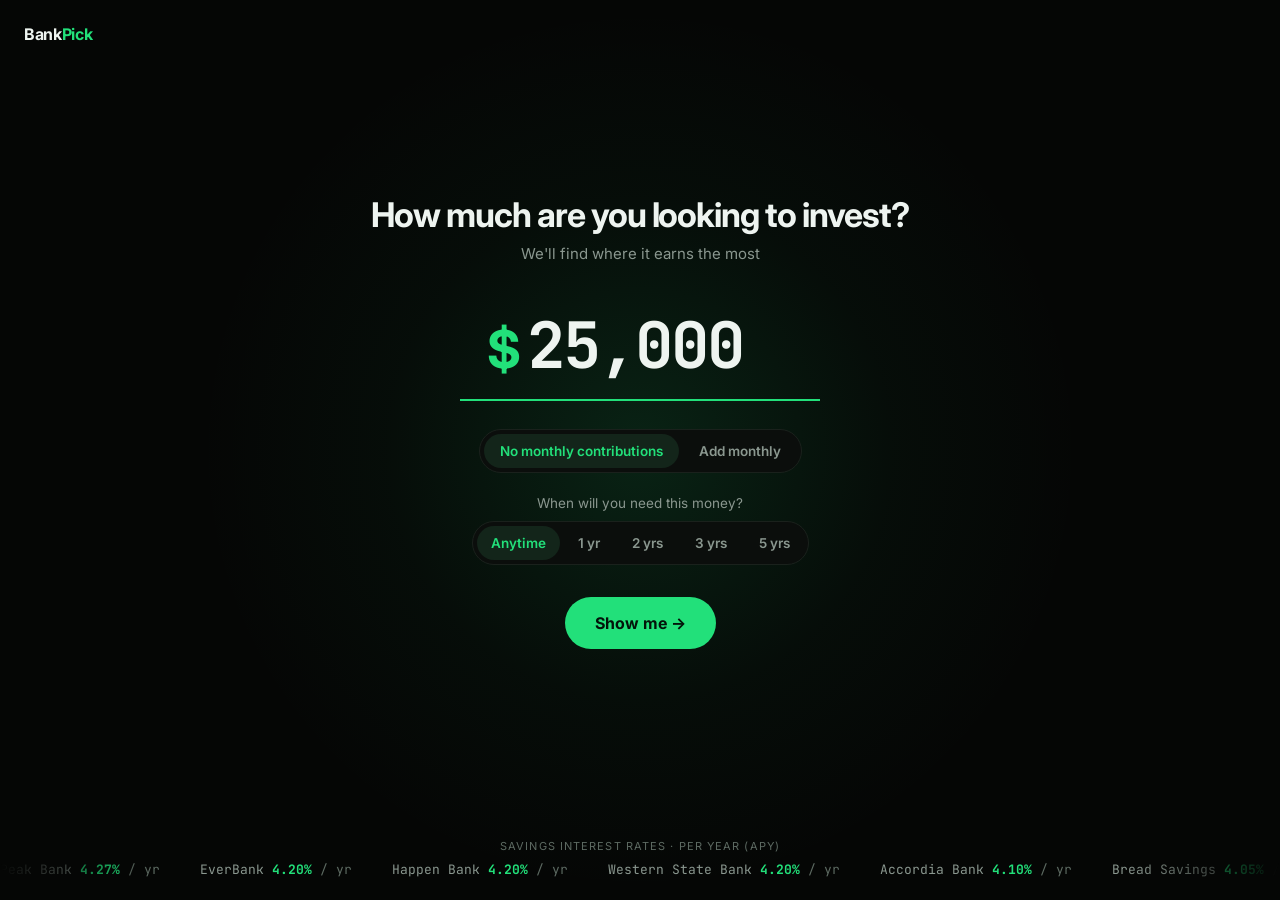
==== commit 251b1ada: "Merge: BankPick name Co-Authored-By: Claude Opus 5.5 <noreply@anthropic.com>" ====
--- a/site/index.html
+++ b/site/index.html
@@ -3,18 +3,19 @@
 <head>
 <meta charset="utf-8">
 <meta name="viewport" content="width=device-width,initial-scale=1">
-<title>Where to Put Your Money</title>
-<meta name="description" content="Type how much you're investing and see which high-yield savings account grows it the most. Real rates, refreshed daily.">
+<title>BankPick · Where to put your money</title>
+<meta name="description" content="BankPick: tell it how much you have and when you need it, and it picks the bank, CD or Treasury that pays you the most. Rates refreshed daily.">
 <link rel="icon" href="data:image/svg+xml,%3Csvg xmlns='http://www.w3.org/2000/svg' viewBox='0 0 32 32'%3E%3Crect width='32' height='32' rx='8' fill='%23050605'/%3E%3Cpath d='M6 22 L13 15 L18 19 L26 9' stroke='%2322e07a' stroke-width='3' fill='none' stroke-linecap='round' stroke-linejoin='round'/%3E%3C/svg%3E">
 <link rel="preconnect" href="https://fonts.googleapis.com">
 <link rel="preconnect" href="https://fonts.gstatic.com" crossorigin>
 <link href="https://fonts.googleapis.com/css2?family=Inter:wght@400;500;600;700;800&family=JetBrains+Mono:wght@500;700&display=swap" rel="stylesheet">
-<link rel="stylesheet" href="css/style.css">
+<link rel="stylesheet" href="css/style.css?v=dev">
 </head>
 <body>
 
 <!-- 1. ASK -->
 <section class="screen on" id="ask">
+  <div class="brand brand-ask">Bank<b>Pick</b></div>
   <div class="glow" aria-hidden="true"></div>
   <form class="fade" id="askForm" novalidate>
     <h1>How much are you looking to invest?</h1>
@@ -57,6 +58,7 @@
 <section class="screen" id="dash">
   <div class="wrap">
     <div class="topbar">
+      <div class="brand">Bank<b>Pick</b></div>
       <label class="amt"><span>Amount</span><em>$</em><input id="dashInput" inputmode="numeric" autocomplete="off" aria-label="Amount to invest"></label>
       <label class="amt"><span>Monthly</span><em>$</em><input id="dashMonthly" class="small" inputmode="numeric" autocomplete="off" aria-label="Monthly contribution"></label>
       <label class="amt"><span>Need it</span><select id="dashNeed" aria-label="When will you need this money?">
@@ -128,6 +130,6 @@
   </div>
 </section>
 
-<script type="module" src="js/app.js"></script>
+<script type="module" src="js/app.js?v=dev"></script>
 </body>
 </html>
--- a/site/css/style.css
+++ b/site/css/style.css
@@ -207,3 +207,9 @@
   .stats{grid-template-columns:1fr 1fr}
   .asof{order:5;width:100%}
 }
+
+/* name */
+.brand{font:700 16px Inter,sans-serif;letter-spacing:-.02em;color:var(--text);margin-right:var(--s2)}
+.brand b{color:var(--green);font-weight:700}
+.brand-ask{position:absolute;top:var(--s5);left:var(--s5);z-index:2}
+@media (max-width:560px){.brand-ask{top:var(--s4);left:var(--s4)}.topbar .brand{width:100%;margin-bottom:var(--s1)}}
